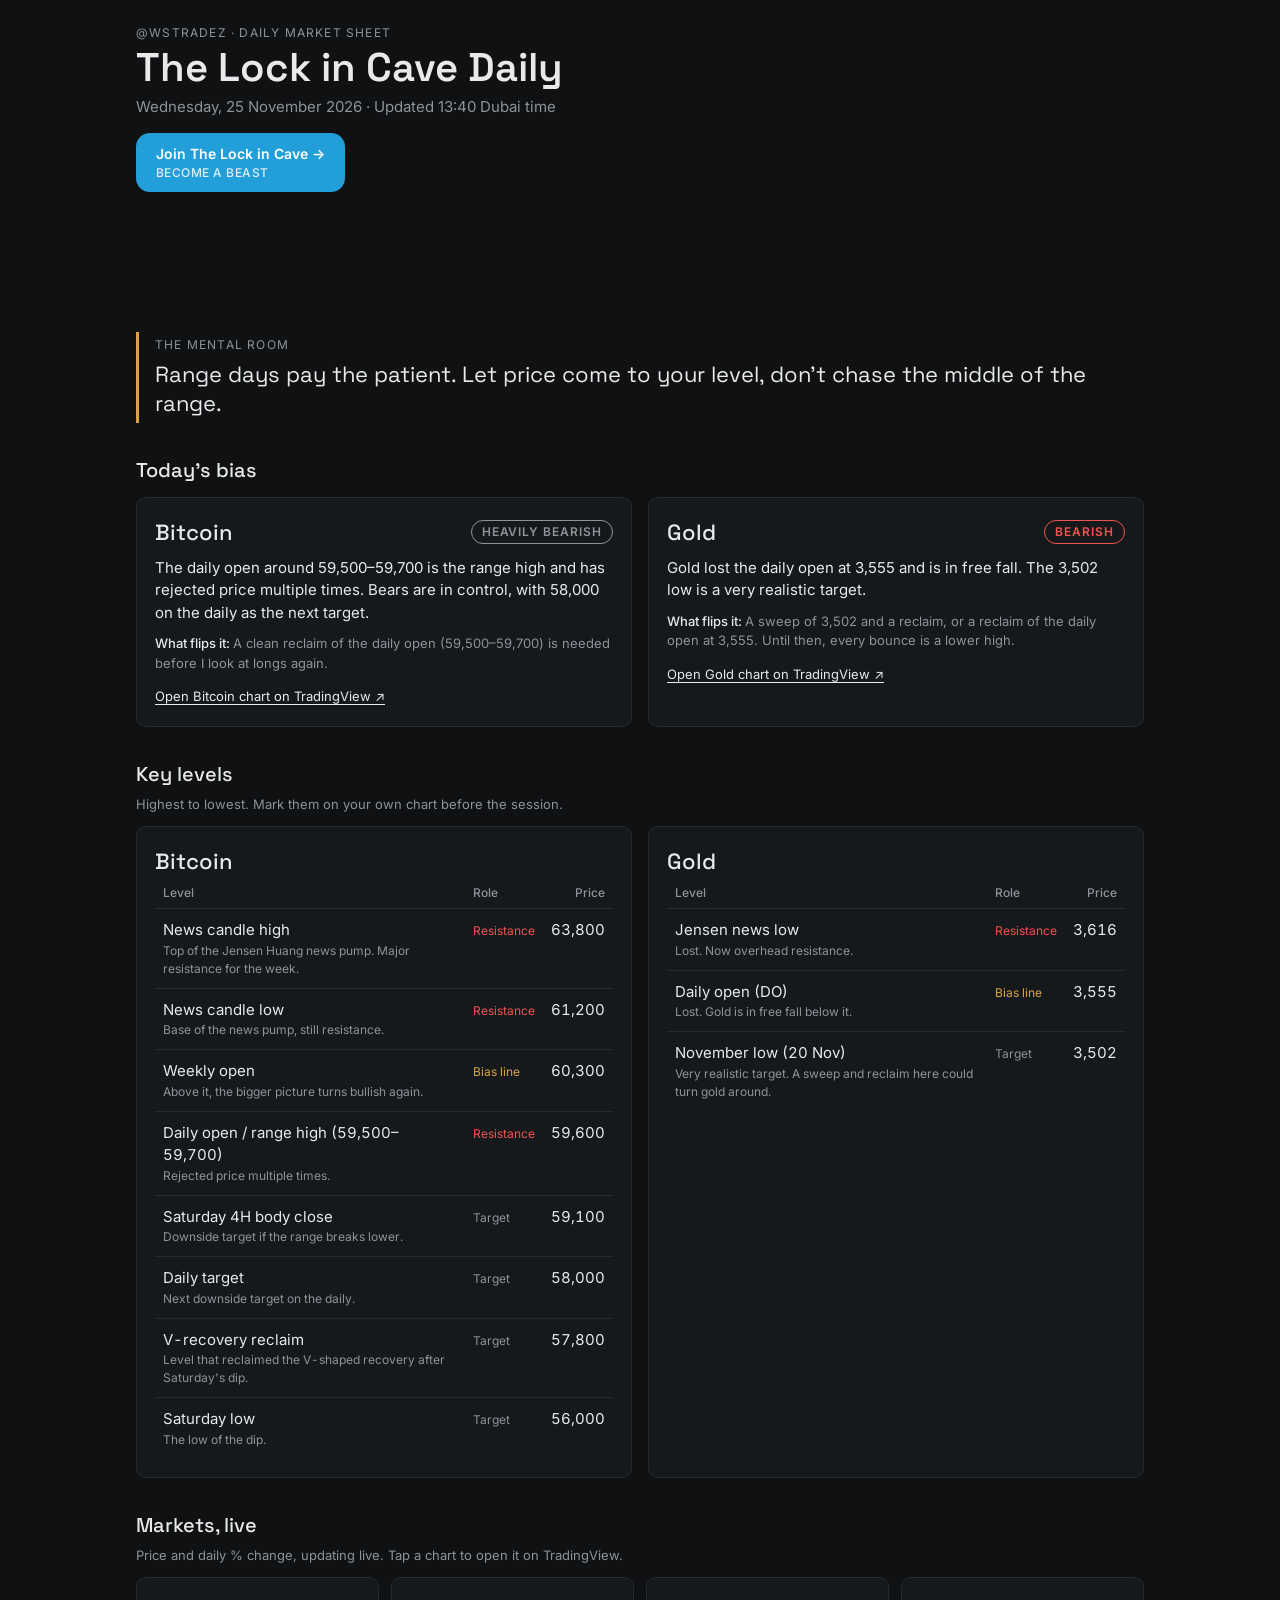
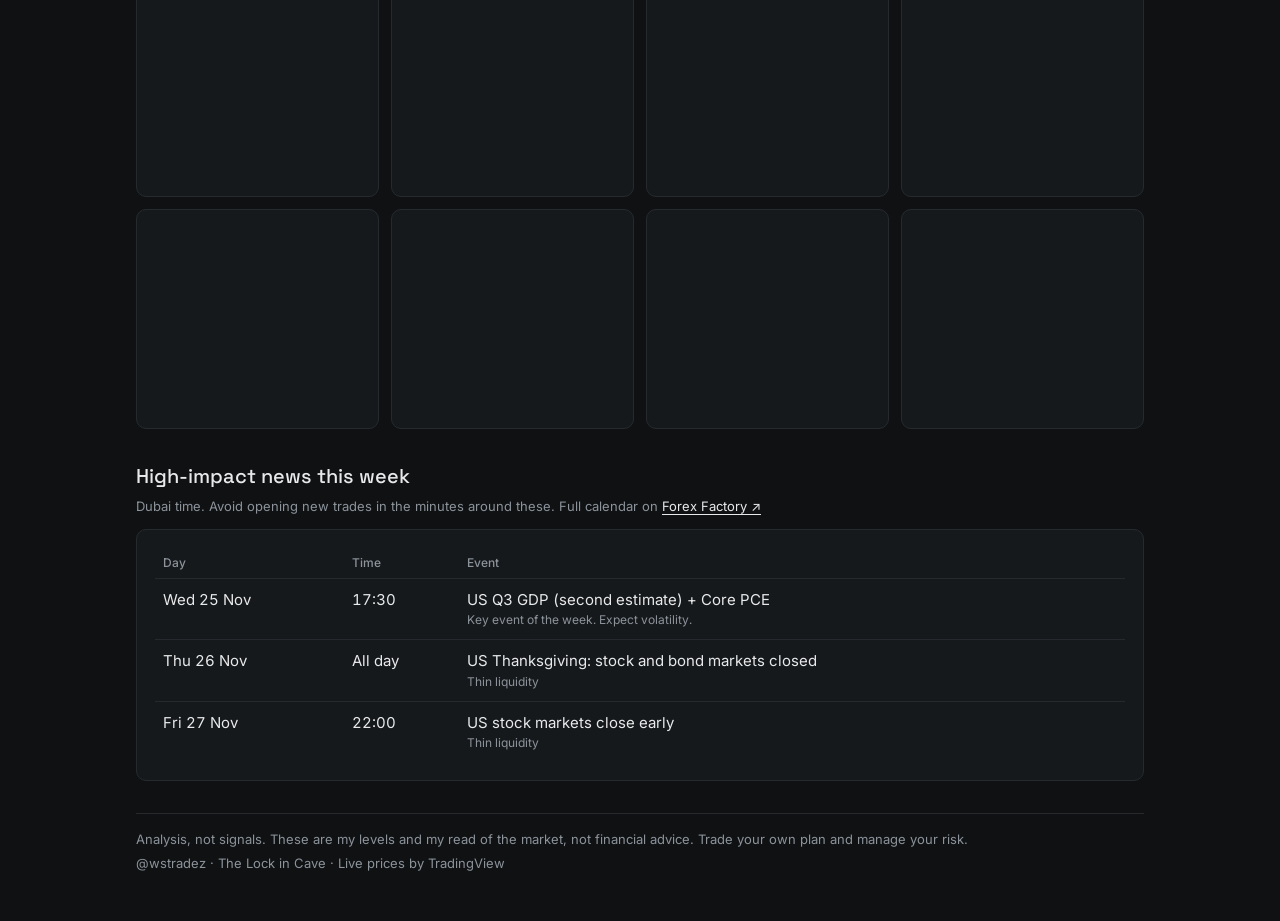
==== index.html @ 6be8631f "Telegram button: The Lock in Cave, Become a beast Co-Authored-By: Claude Opus 5.5 <noreply@anthropic" ====
<!doctype html>
<html lang="en">
<head>
<meta charset="utf-8">
<meta name="viewport" content="width=device-width, initial-scale=1">
<title>The Lock in Cave Daily</title>
<meta name="description" content="Daily market sheet by @wstradez: live prices, BTC and gold levels and bias. Analysis, not signals.">
<link rel="preconnect" href="https://fonts.googleapis.com">
<link href="https://fonts.googleapis.com/css2?family=Inter:wght@400;500;600&family=Space+Grotesk:wght@500;600&display=swap" rel="stylesheet">
<style>
  :root{
    --bg:#0f1113; --panel:#16191c; --line:#262a2f; --fg:#e8e9ea; --muted:#8c939b;
    --up:#26a69a; --down:#ef5350; --warn:#d9a441;
    --display:"Space Grotesk",system-ui,sans-serif; --body:"Inter",system-ui,sans-serif;
  }
  *{box-sizing:border-box}
  body{margin:0;background:var(--bg);color:var(--fg);font:15px/1.5 var(--body)}
  .wrap{max-width:1040px;margin:0 auto;padding:24px max(16px,env(safe-area-inset-left)) 48px max(16px,env(safe-area-inset-right));display:grid;gap:32px}
  .kicker{font-size:12px;letter-spacing:.1em;text-transform:uppercase;color:var(--muted)}
  h1{font-family:var(--display);font-weight:600;font-size:clamp(28px,5vw,40px);margin:4px 0 0;line-height:1.1}
  .sub{color:var(--muted);margin:6px 0 0}
  h2{font-family:var(--display);font-weight:500;font-size:20px;margin:0 0 12px}
  .note{color:var(--muted);font-size:13px;margin:-6px 0 12px}
  .grid{display:grid;gap:16px;grid-template-columns:repeat(auto-fit,minmax(280px,1fr))}
  .card{background:var(--panel);border:1px solid var(--line);border-radius:10px;padding:18px;min-width:0}
  .top{display:flex;justify-content:space-between;align-items:center;gap:8px;margin-bottom:8px}
  .asset{font-family:var(--display);font-size:22px;font-weight:500}
  .pill{font-size:12px;font-weight:600;letter-spacing:.08em;text-transform:uppercase;padding:2px 10px;border-radius:999px;border:1px solid currentColor}
  .bull{color:var(--up)} .bear{color:var(--down)} .neutral{color:var(--muted)}
  .read{margin:0 0 10px}
  .flip{margin:0 0 12px;font-size:13px;color:var(--muted)} .flip b{color:var(--fg);font-weight:500}
  a{color:var(--fg);text-underline-offset:3px}
  .small{font-size:13px}
  table{width:100%;border-collapse:collapse;font-variant-numeric:tabular-nums}
  th{text-align:left;font-size:12px;font-weight:500;color:var(--muted);padding:6px 8px;border-bottom:1px solid var(--line)}
  td{padding:10px 8px;border-bottom:1px solid var(--line);vertical-align:top}
  tr:last-child td{border-bottom:0}
  .num{text-align:right;white-space:nowrap}
  .lnote{color:var(--muted);font-size:12px}
  .role{font-size:12px;white-space:nowrap}
  .r-res{color:var(--down)} .r-sup{color:var(--up)} .r-bias{color:var(--warn)} .r-tgt{color:var(--muted)}
  .tv{min-height:76px}
  .minis{display:grid;gap:12px;grid-template-columns:repeat(auto-fit,minmax(220px,1fr))}
  .mini{background:var(--panel);border:1px solid var(--line);border-radius:10px;overflow:hidden;min-height:220px}
  .scroll{overflow-x:auto}
  .tg{display:inline-flex;flex-direction:column;align-items:flex-start;margin-top:14px;padding:10px 20px;border-radius:14px;background:#229ED9;color:#fff;text-decoration:none;font-weight:600;font-size:14px}
  .tg-sub{font-size:12px;font-weight:500;opacity:.85;letter-spacing:.04em;text-transform:uppercase}
  .tg:hover{filter:brightness(1.1)}
  [hidden]{display:none!important}
  .mental{border-left:3px solid var(--warn);padding:4px 0 4px 16px}
  .mental p{font-family:var(--display);font-size:clamp(18px,3vw,22px);margin:6px 0 0;line-height:1.35}
  footer{border-top:1px solid var(--line);padding-top:16px;color:var(--muted);font-size:13px;display:grid;gap:4px}
  footer p{margin:0}
</style>
</head>
<body>

<!-- ============ DAILY UPDATE: edit only this block ============ -->
<script>
window.DAILY = {
  date: "Wednesday, 25 November 2026",
  updated: "13:40 Dubai time",
  telegram: "https://t.me/beasttrader03",
  mental: "Range days pay the patient. Let price come to your level, don't chase the middle of the range.",
  focus: [
    { asset: "Bitcoin", bias: "Heavily bearish",
      read: "The daily open around 59,500–59,700 is the range high and has rejected price multiple times. Bears are in control, with 58,000 on the daily as the next target.",
      flip: "A clean reclaim of the daily open (59,500–59,700) is needed before I look at longs again.",
      chart: "https://www.tradingview.com/chart/?symbol=BITSTAMP:BTCUSD" },
    { asset: "Gold", bias: "Bearish",
      read: "Gold lost the daily open at 3,555 and is in free fall. The 3,502 low is a very realistic target.",
      flip: "A sweep of 3,502 and a reclaim, or a reclaim of the daily open at 3,555. Until then, every bounce is a lower high.",
      chart: "https://www.tradingview.com/chart/?symbol=OANDA:XAUUSD" }
  ],
  levels: {
    "Bitcoin": [
      { level: "News candle high", price: 63800, role: "Resistance", note: "Top of the Jensen Huang news pump. Major resistance for the week." },
      { level: "News candle low", price: 61200, role: "Resistance", note: "Base of the news pump, still resistance." },
      { level: "Weekly open", price: 60300, role: "Bias line", note: "Above it, the bigger picture turns bullish again." },
      { level: "Daily open / range high (59,500–59,700)", price: 59600, role: "Resistance", note: "Rejected price multiple times." },
      { level: "Daily target", price: 58000, role: "Target", note: "Next downside target on the daily." },
      { level: "Saturday 4H body close", price: 59100, role: "Target", note: "Downside target if the range breaks lower." },
      { level: "V-recovery reclaim", price: 57800, role: "Target", note: "Level that reclaimed the V-shaped recovery after Saturday's dip." },
      { level: "Saturday low", price: 56000, role: "Target", note: "The low of the dip." }
    ],
    "Gold": [
      { level: "Jensen news low", price: 3616, role: "Resistance", note: "Lost. Now overhead resistance." },
      { level: "Daily open (DO)", price: 3555, role: "Bias line", note: "Lost. Gold is in free fall below it." },
      { level: "November low (20 Nov)", price: 3502, role: "Target", note: "Very realistic target. A sweep and reclaim here could turn gold around." }
    ]
  },
  news: [
    { day: "Wed 25 Nov", time: "17:30", event: "US Q3 GDP (second estimate) + Core PCE", note: "Key event of the week. Expect volatility." },
    { day: "Thu 26 Nov", time: "All day", event: "US Thanksgiving: stock and bond markets closed", note: "Thin liquidity" },
    { day: "Fri 27 Nov", time: "22:00", event: "US stock markets close early", note: "Thin liquidity" }
  ]
};
</script>
<!-- ============ END DAILY UPDATE ============ -->

<div class="wrap">
  <header>
    <div class="kicker">@wstradez · Daily market sheet</div>
    <h1>The Lock in Cave Daily</h1>
    <p class="sub"><span id="date"></span> · <span id="updated"></span></p>
    <a class="tg" id="tg" href="#" target="_blank" rel="noopener" hidden><span class="tg-name">Join The Lock in Cave →</span><span class="tg-sub">Become a beast</span></a>
  </header>

  <!-- Live ticker tape (TradingView) -->
  <div class="tv">
    <div class="tradingview-widget-container"><div class="tradingview-widget-container__widget"></div>
    <script type="text/javascript" src="https://s3.tradingview.com/external-embedding/embed-widget-ticker-tape.js" async>
    {"symbols":[
      {"proName":"BITSTAMP:BTCUSD","title":"Bitcoin"},
      {"proName":"OANDA:XAUUSD","title":"Gold"},
      {"proName":"FOREXCOM:NSXUSD","title":"Nasdaq 100"},
      {"proName":"AMEX:SPY","title":"SPY"},
      {"proName":"CAPITALCOM:DXY","title":"DXY"}],
     "showSymbolLogo":true,"isTransparent":true,"displayMode":"adaptive","colorTheme":"dark","locale":"en"}
    </script></div>
  </div>

  <section class="mental">
    <div class="kicker">The mental room</div>
    <p id="mental"></p>
  </section>

  <section>
    <h2>Today's bias</h2>
    <div class="grid" id="focus"></div>
  </section>

  <section>
    <h2>Key levels</h2>
    <p class="note">Highest to lowest. Mark them on your own chart before the session.</p>
    <div class="grid" id="levels"></div>
  </section>

  <section>
    <h2>Markets, live</h2>
    <p class="note">Price and daily % change, updating live. Tap a chart to open it on TradingView.</p>
    <div class="minis" id="minis"></div>
  </section>

  <section>
    <h2>High-impact news this week</h2>
    <p class="note">Dubai time. Avoid opening new trades in the minutes around these. Full calendar on <a href="https://www.forexfactory.com/calendar" target="_blank" rel="noopener">Forex Factory ↗</a></p>
    <div class="card scroll"><table><thead><tr><th>Day</th><th>Time</th><th>Event</th></tr></thead><tbody id="news"></tbody></table></div>
  </section>

  <footer>
    <p>Analysis, not signals. These are my levels and my read of the market, not financial advice. Trade your own plan and manage your risk.</p>
    <p>@wstradez · The Lock in Cave · Live prices by TradingView</p>
  </footer>
</div>

<script>
(function(){
  const D = window.DAILY;
  const el = (t, cls, txt) => { const e = document.createElement(t); if (cls) e.className = cls; if (txt != null) e.textContent = txt; return e; };
  const fmt = n => Number(n).toLocaleString("en-US");
  const biasCls = b => /^bull/i.test(b) ? "bull" : /^bear/i.test(b) ? "bear" : "neutral";
  const roleCls = r => /^res/i.test(r) ? "r-res" : /^sup/i.test(r) ? "r-sup" : /^bias/i.test(r) ? "r-bias" : "r-tgt";

  document.getElementById("date").textContent = D.date;
  document.getElementById("updated").textContent = D.updated ? "Updated " + D.updated : "";
  const tg = document.getElementById("tg");
  if (/^https:\/\/t\.me\//.test(D.telegram || "")) { tg.href = D.telegram; tg.hidden = false; }
  document.getElementById("mental").textContent = D.mental || "";

  const F = document.getElementById("focus");
  D.focus.forEach(f => {
    const c = el("article","card"), top = el("div","top");
    top.append(el("span","asset",f.asset), el("span","pill "+biasCls(f.bias), f.bias));
    const flip = el("p","flip"); flip.append(el("b",null,"What flips it: "), document.createTextNode(f.flip));
    const a = el("a","small","Open "+f.asset+" chart on TradingView ↗"); a.href=f.chart; a.target="_blank"; a.rel="noopener";
    c.append(top, el("p","read",f.read), flip, a); F.append(c);
  });

  const L = document.getElementById("levels");
  Object.entries(D.levels).forEach(([asset, rows]) => {
    const c = el("div","card"); c.append(el("div","asset",asset));
    const wrap = el("div","scroll"), t = el("table"), tb = el("tbody");
    t.innerHTML = "<thead><tr><th>Level</th><th>Role</th><th class='num'>Price</th></tr></thead>";
    rows.slice().sort((a,b)=>b.price-a.price).forEach(r => {
      const tr = el("tr"), td1 = el("td");
      td1.append(el("div",null,r.level), el("div","lnote",r.note));
      const td2 = el("td"); td2.append(el("span","role "+roleCls(r.role), r.role));
      tr.append(td1, td2, el("td","num",fmt(r.price))); tb.append(tr);
    });
    t.append(tb); wrap.append(t); c.append(wrap); L.append(c);
  });

  const N = document.getElementById("news");
  D.news.forEach(n => {
    const tr = el("tr"), td = el("td");
    td.append(el("div",null,n.event)); if (n.note) td.append(el("div","lnote",n.note));
    tr.append(el("td",null,n.day), el("td",null,n.time), td); N.append(tr);
  });

  // Live mini charts (TradingView)
  const M = document.getElementById("minis");
  [["BITSTAMP:BTCUSD"],["BITSTAMP:ETHUSD"],["BYBIT:HYPEUSDT"],["OANDA:XAUUSD"],["FOREXCOM:NSXUSD"],["FOREXCOM:SPXUSD"],["NASDAQ:NVDA"],["CAPITALCOM:DXY"]].forEach(([sym]) => {
    const box = el("div","mini tradingview-widget-container"); box.append(el("div","tradingview-widget-container__widget"));
    const s = document.createElement("script");
    s.src = "https://s3.tradingview.com/external-embedding/embed-widget-mini-symbol-overview.js"; s.async = true;
    s.text = JSON.stringify({symbol:sym,width:"100%",height:220,locale:"en",dateRange:"1D",colorTheme:"dark",isTransparent:true,autosize:false,largeChartUrl:""});
    box.append(s); M.append(box);
  });
})();
</script>
</body>
</html>
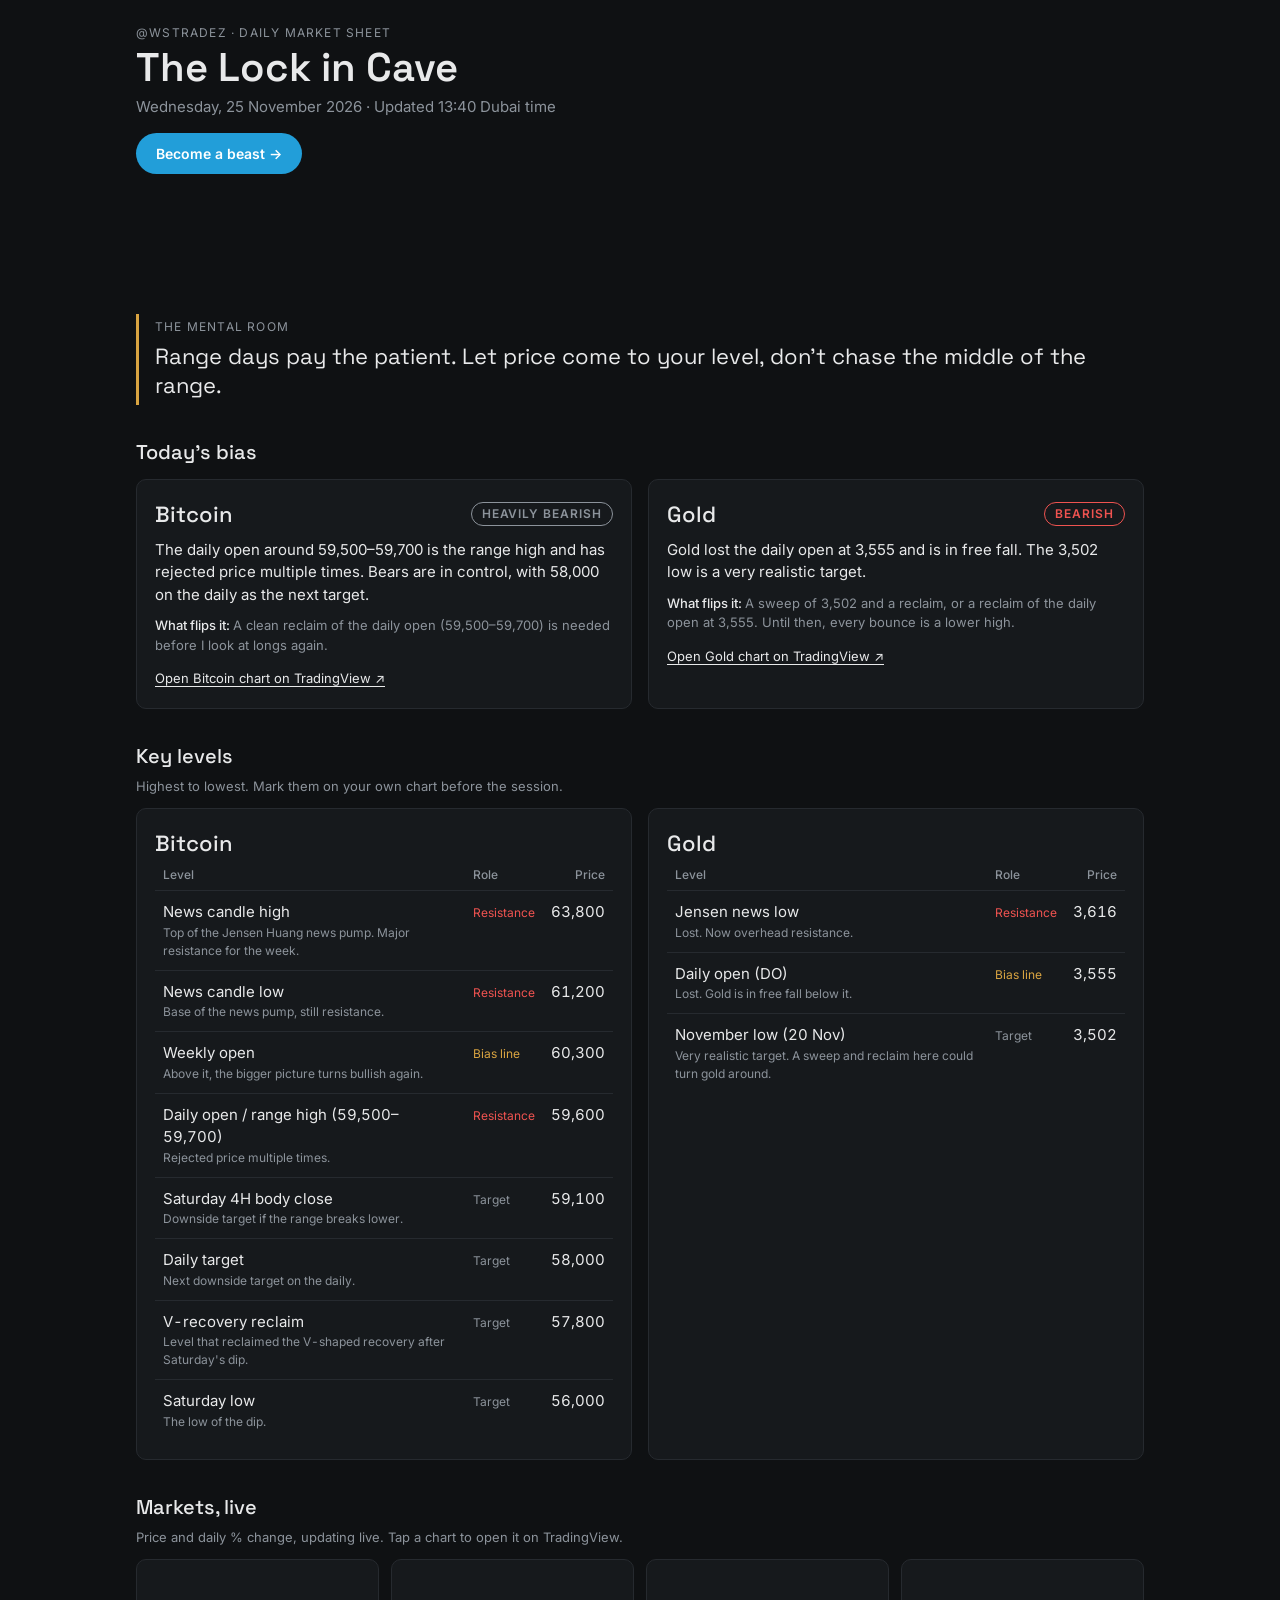
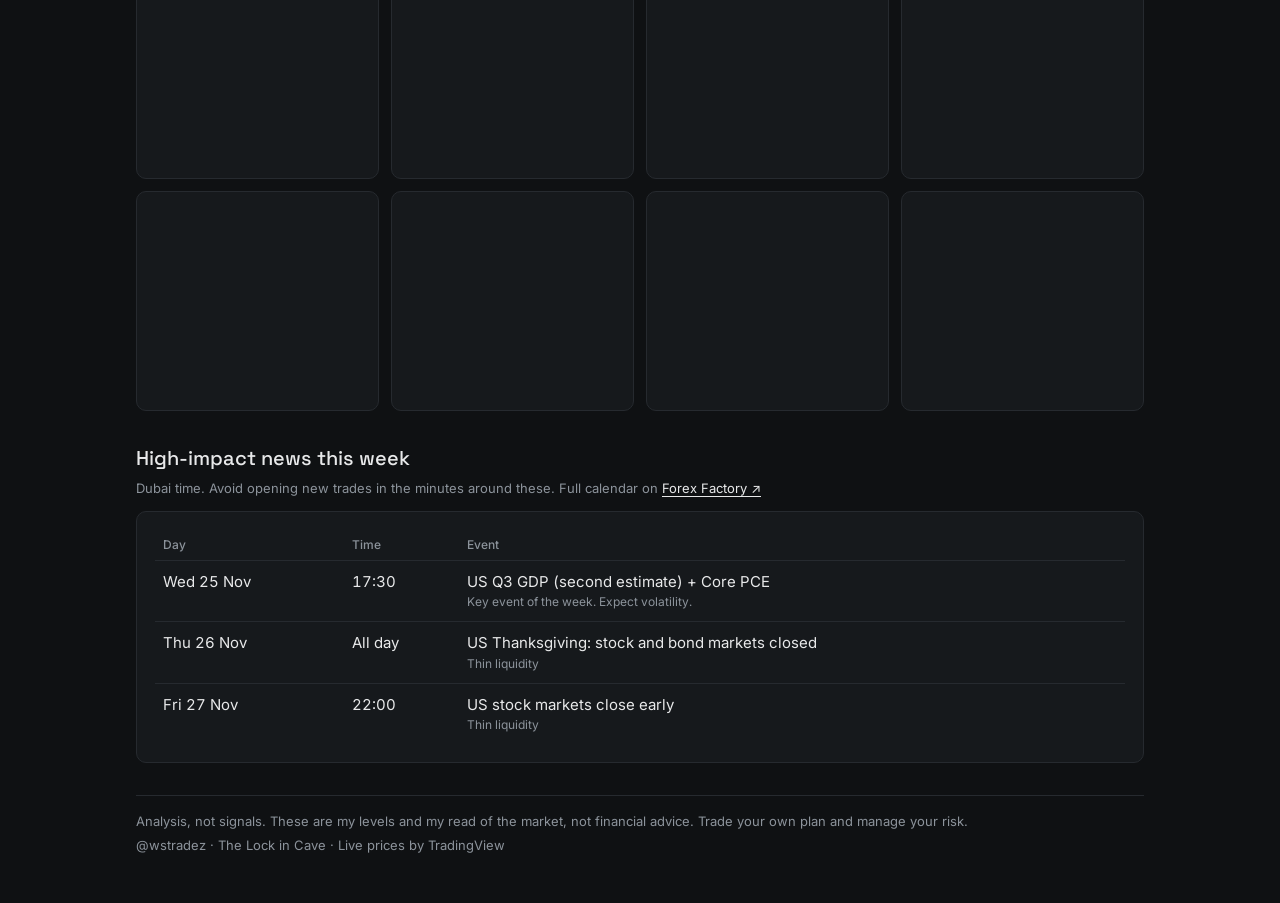
==== commit ccbfd666: "Title: The Lock in Cave; button: Become a beast Co-Authored-By: Claude Opus 5.5 <noreply@anthropic.c" ====
--- a/index.html
+++ b/index.html
@@ -3,7 +3,7 @@
 <head>
 <meta charset="utf-8">
 <meta name="viewport" content="width=device-width, initial-scale=1">
-<title>The Lock in Cave Daily</title>
+<title>The Lock in Cave</title>
 <meta name="description" content="Daily market sheet by @wstradez: live prices, BTC and gold levels and bias. Analysis, not signals.">
 <link rel="preconnect" href="https://fonts.googleapis.com">
 <link href="https://fonts.googleapis.com/css2?family=Inter:wght@400;500;600&family=Space+Grotesk:wght@500;600&display=swap" rel="stylesheet">
@@ -43,7 +43,7 @@
   .minis{display:grid;gap:12px;grid-template-columns:repeat(auto-fit,minmax(220px,1fr))}
   .mini{background:var(--panel);border:1px solid var(--line);border-radius:10px;overflow:hidden;min-height:220px}
   .scroll{overflow-x:auto}
-  .tg{display:inline-flex;flex-direction:column;align-items:flex-start;margin-top:14px;padding:10px 20px;border-radius:14px;background:#229ED9;color:#fff;text-decoration:none;font-weight:600;font-size:14px}
+  .tg{display:inline-block;margin-top:14px;padding:10px 20px;border-radius:999px;background:#229ED9;color:#fff;text-decoration:none;font-weight:600;font-size:14px}
   .tg-sub{font-size:12px;font-weight:500;opacity:.85;letter-spacing:.04em;text-transform:uppercase}
   .tg:hover{filter:brightness(1.1)}
   [hidden]{display:none!important}
@@ -101,9 +101,9 @@
 <div class="wrap">
   <header>
     <div class="kicker">@wstradez · Daily market sheet</div>
-    <h1>The Lock in Cave Daily</h1>
+    <h1>The Lock in Cave</h1>
     <p class="sub"><span id="date"></span> · <span id="updated"></span></p>
-    <a class="tg" id="tg" href="#" target="_blank" rel="noopener" hidden><span class="tg-name">Join The Lock in Cave →</span><span class="tg-sub">Become a beast</span></a>
+    <a class="tg" id="tg" href="#" target="_blank" rel="noopener" hidden>Become a beast →</a>
   </header>
 
   <!-- Live ticker tape (TradingView) -->
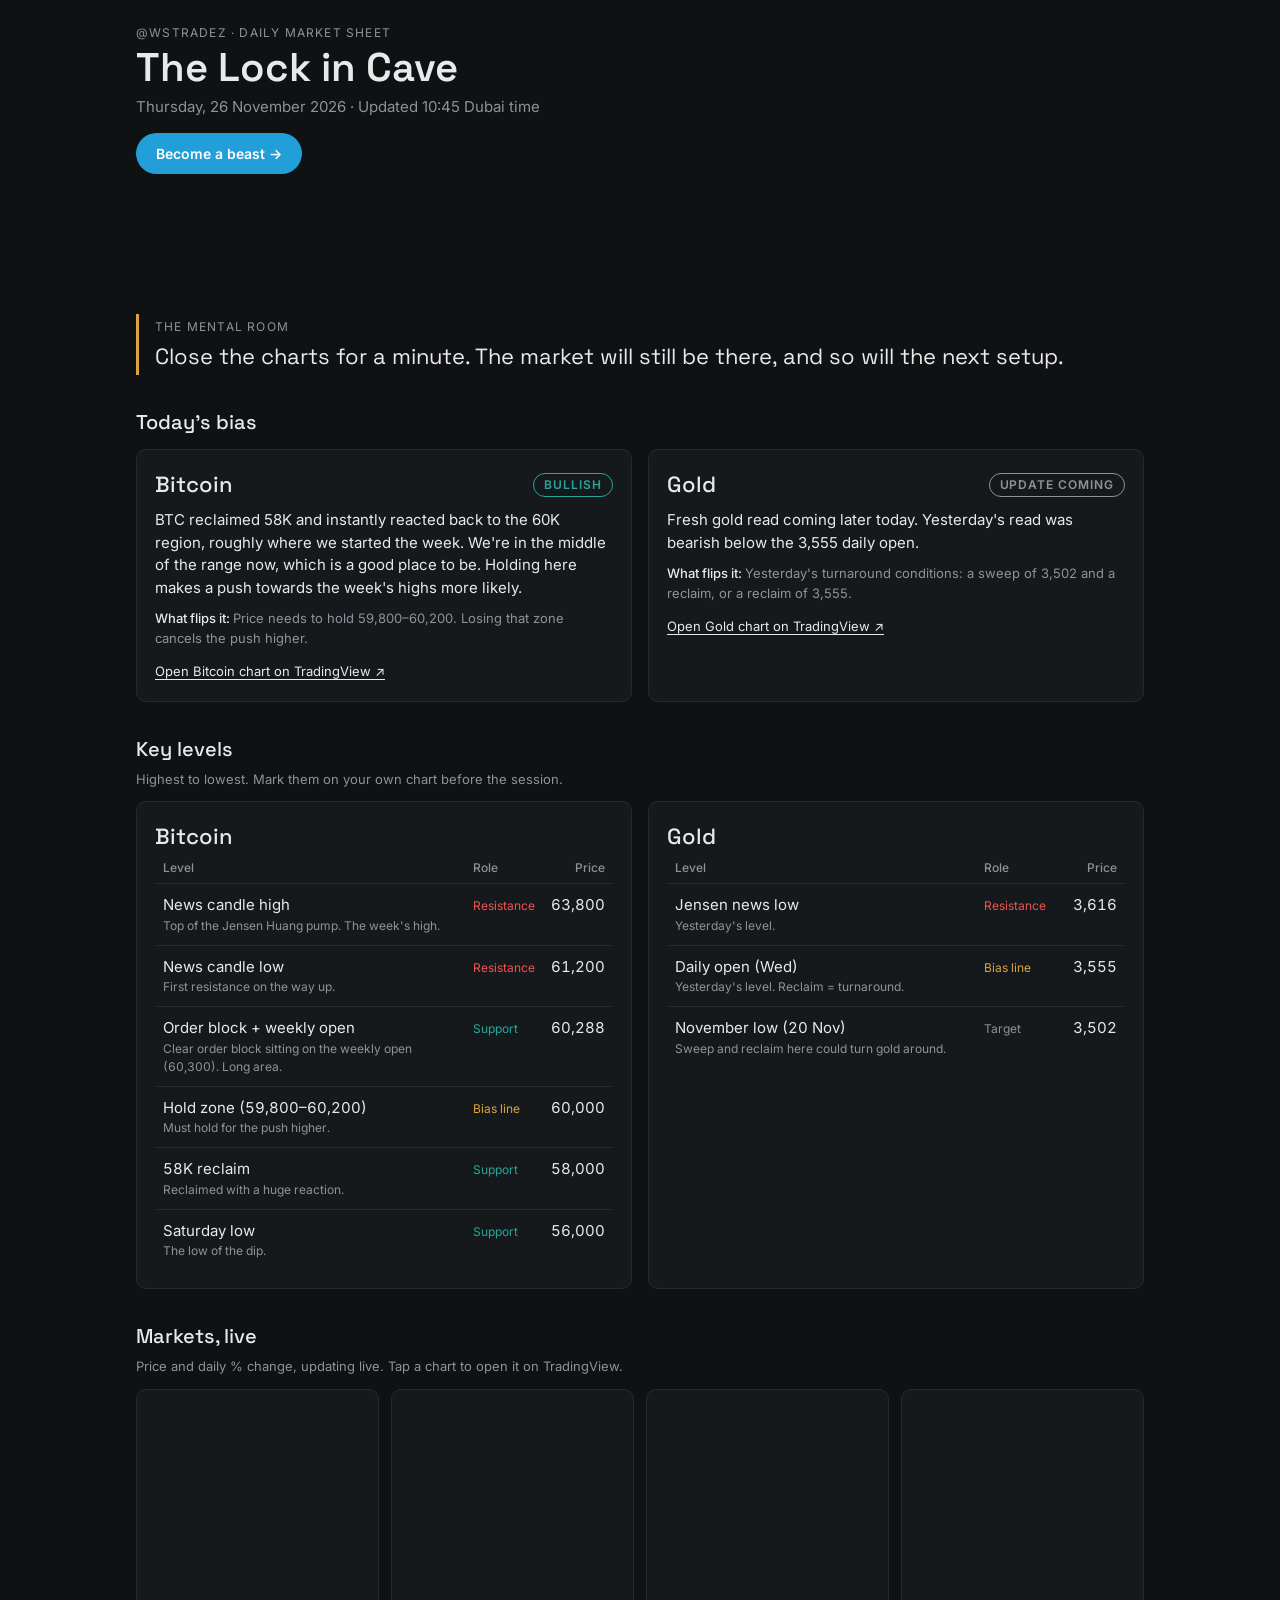
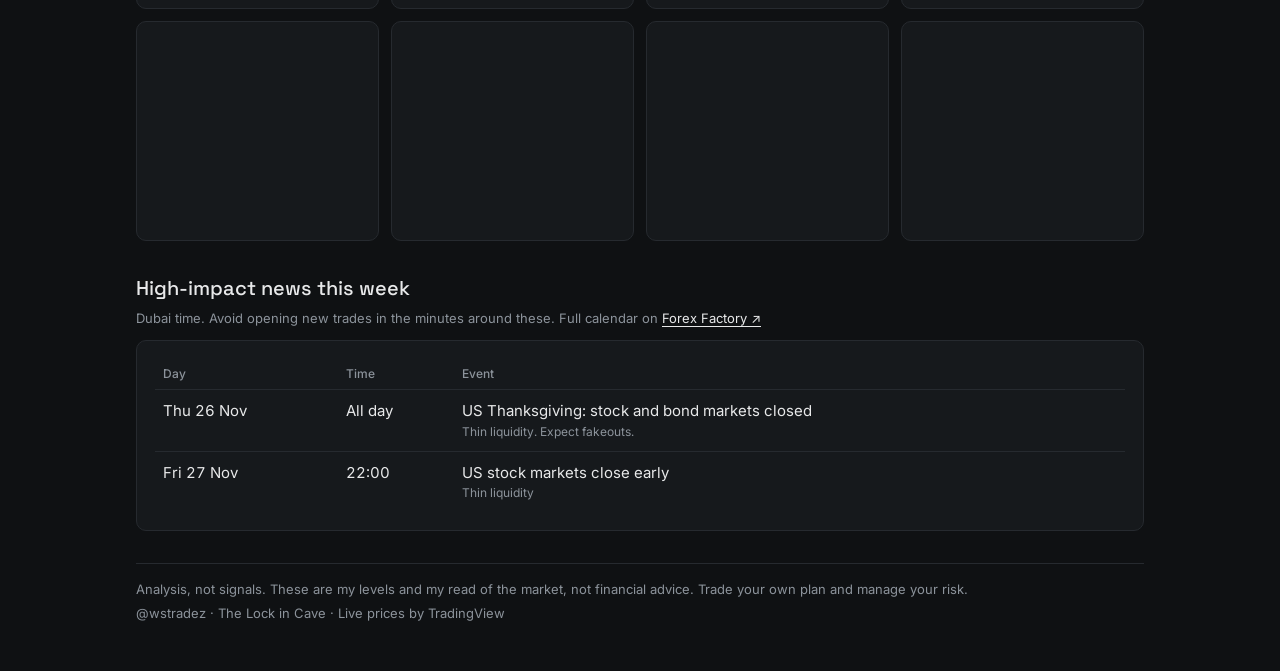
==== commit d46b1d71: "Daily update: Thu 26 Nov Co-Authored-By: Claude Opus 5.5 <noreply@anthropic.com> Claude-Session: htt" ====
--- a/index.html
+++ b/index.html
@@ -58,40 +58,37 @@
 <!-- ============ DAILY UPDATE: edit only this block ============ -->
 <script>
 window.DAILY = {
-  date: "Wednesday, 25 November 2026",
-  updated: "13:40 Dubai time",
+  date: "Thursday, 26 November 2026",
+  updated: "10:45 Dubai time",
   telegram: "https://t.me/beasttrader03",
-  mental: "Range days pay the patient. Let price come to your level, don't chase the middle of the range.",
+  mental: "Close the charts for a minute. The market will still be there, and so will the next setup.",
   focus: [
-    { asset: "Bitcoin", bias: "Heavily bearish",
-      read: "The daily open around 59,500–59,700 is the range high and has rejected price multiple times. Bears are in control, with 58,000 on the daily as the next target.",
-      flip: "A clean reclaim of the daily open (59,500–59,700) is needed before I look at longs again.",
+    { asset: "Bitcoin", bias: "Bullish",
+      read: "BTC reclaimed 58K and instantly reacted back to the 60K region, roughly where we started the week. We're in the middle of the range now, which is a good place to be. Holding here makes a push towards the week's highs more likely.",
+      flip: "Price needs to hold 59,800–60,200. Losing that zone cancels the push higher.",
       chart: "https://www.tradingview.com/chart/?symbol=BITSTAMP:BTCUSD" },
-    { asset: "Gold", bias: "Bearish",
-      read: "Gold lost the daily open at 3,555 and is in free fall. The 3,502 low is a very realistic target.",
-      flip: "A sweep of 3,502 and a reclaim, or a reclaim of the daily open at 3,555. Until then, every bounce is a lower high.",
+    { asset: "Gold", bias: "Update coming",
+      read: "Fresh gold read coming later today. Yesterday's read was bearish below the 3,555 daily open.",
+      flip: "Yesterday's turnaround conditions: a sweep of 3,502 and a reclaim, or a reclaim of 3,555.",
       chart: "https://www.tradingview.com/chart/?symbol=OANDA:XAUUSD" }
   ],
   levels: {
     "Bitcoin": [
-      { level: "News candle high", price: 63800, role: "Resistance", note: "Top of the Jensen Huang news pump. Major resistance for the week." },
-      { level: "News candle low", price: 61200, role: "Resistance", note: "Base of the news pump, still resistance." },
-      { level: "Weekly open", price: 60300, role: "Bias line", note: "Above it, the bigger picture turns bullish again." },
-      { level: "Daily open / range high (59,500–59,700)", price: 59600, role: "Resistance", note: "Rejected price multiple times." },
-      { level: "Daily target", price: 58000, role: "Target", note: "Next downside target on the daily." },
-      { level: "Saturday 4H body close", price: 59100, role: "Target", note: "Downside target if the range breaks lower." },
-      { level: "V-recovery reclaim", price: 57800, role: "Target", note: "Level that reclaimed the V-shaped recovery after Saturday's dip." },
-      { level: "Saturday low", price: 56000, role: "Target", note: "The low of the dip." }
+      { level: "News candle high", price: 63800, role: "Resistance", note: "Top of the Jensen Huang pump. The week's high." },
+      { level: "News candle low", price: 61200, role: "Resistance", note: "First resistance on the way up." },
+      { level: "Order block + weekly open", price: 60288, role: "Support", note: "Clear order block sitting on the weekly open (60,300). Long area." },
+      { level: "Hold zone (59,800–60,200)", price: 60000, role: "Bias line", note: "Must hold for the push higher." },
+      { level: "58K reclaim", price: 58000, role: "Support", note: "Reclaimed with a huge reaction." },
+      { level: "Saturday low", price: 56000, role: "Support", note: "The low of the dip." }
     ],
     "Gold": [
-      { level: "Jensen news low", price: 3616, role: "Resistance", note: "Lost. Now overhead resistance." },
-      { level: "Daily open (DO)", price: 3555, role: "Bias line", note: "Lost. Gold is in free fall below it." },
-      { level: "November low (20 Nov)", price: 3502, role: "Target", note: "Very realistic target. A sweep and reclaim here could turn gold around." }
+      { level: "Jensen news low", price: 3616, role: "Resistance", note: "Yesterday's level." },
+      { level: "Daily open (Wed)", price: 3555, role: "Bias line", note: "Yesterday's level. Reclaim = turnaround." },
+      { level: "November low (20 Nov)", price: 3502, role: "Target", note: "Sweep and reclaim here could turn gold around." }
     ]
   },
   news: [
-    { day: "Wed 25 Nov", time: "17:30", event: "US Q3 GDP (second estimate) + Core PCE", note: "Key event of the week. Expect volatility." },
-    { day: "Thu 26 Nov", time: "All day", event: "US Thanksgiving: stock and bond markets closed", note: "Thin liquidity" },
+    { day: "Thu 26 Nov", time: "All day", event: "US Thanksgiving: stock and bond markets closed", note: "Thin liquidity. Expect fakeouts." },
     { day: "Fri 27 Nov", time: "22:00", event: "US stock markets close early", note: "Thin liquidity" }
   ]
 };
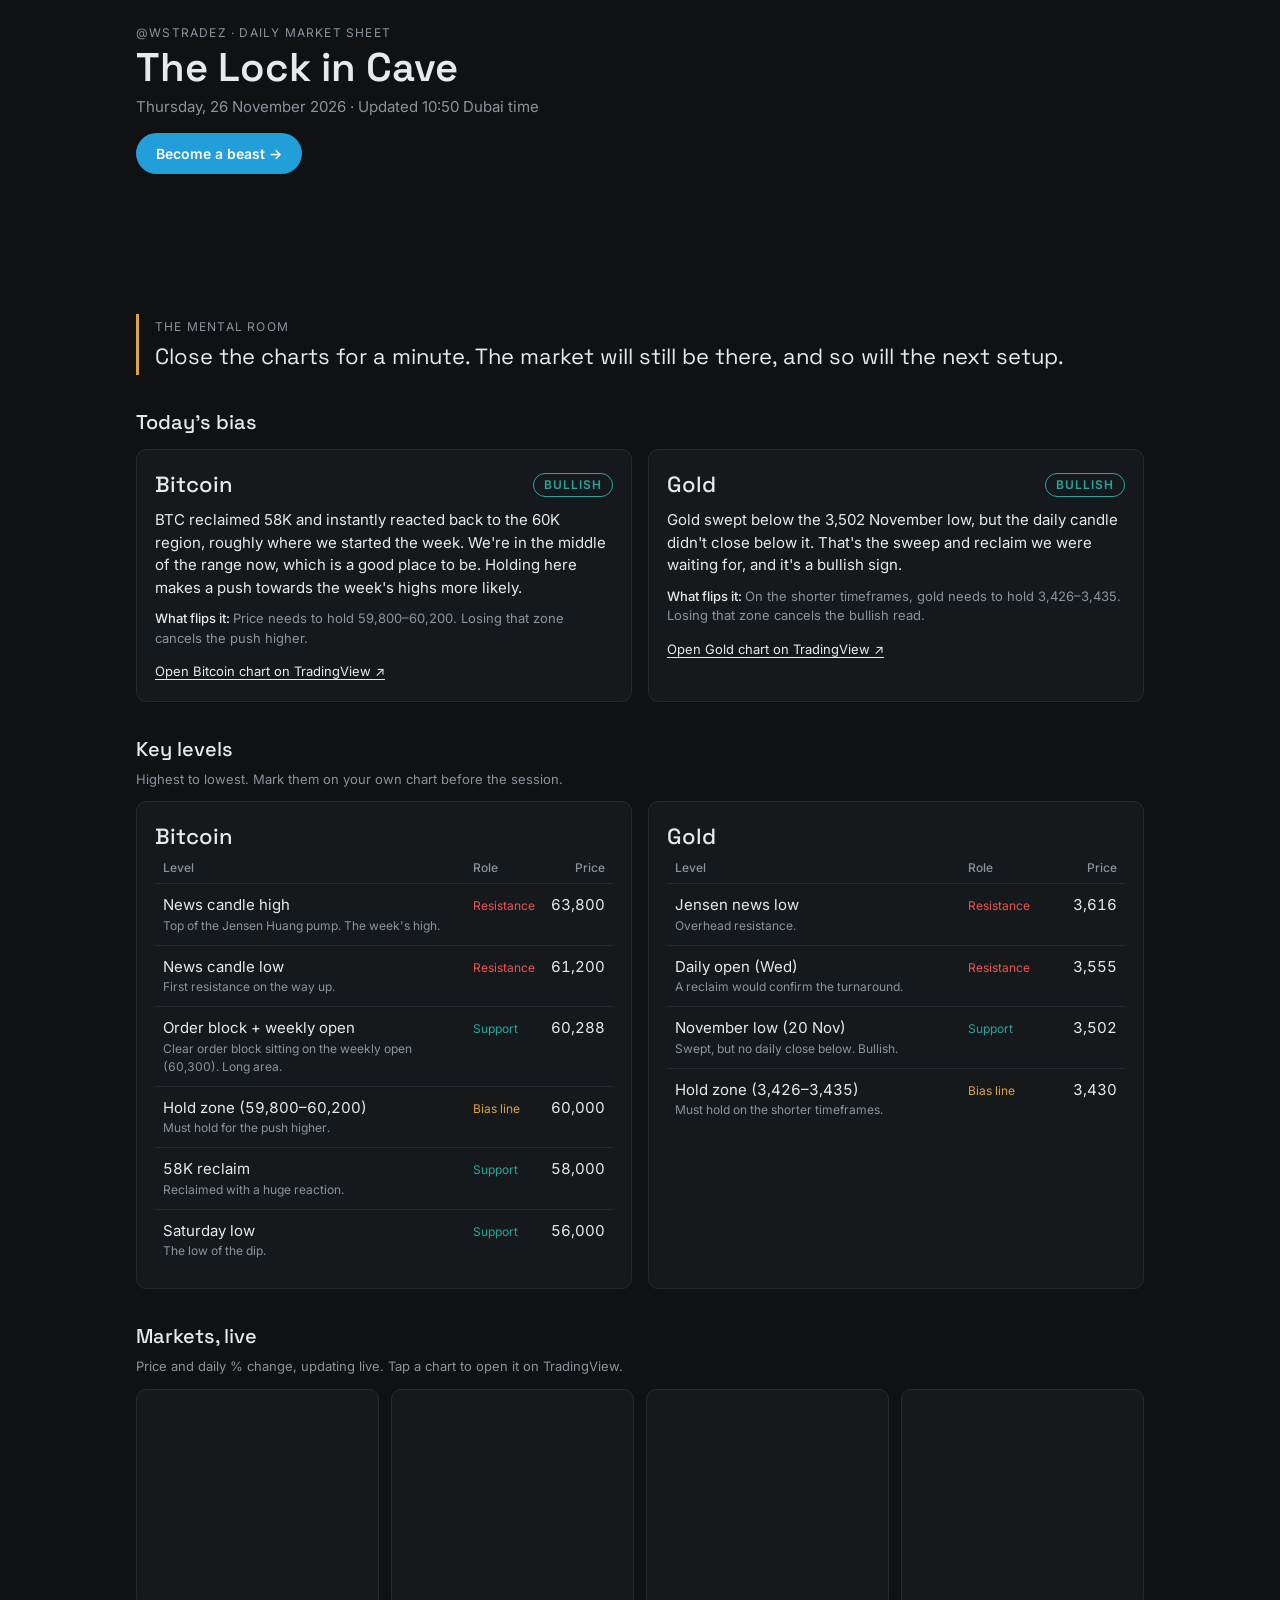
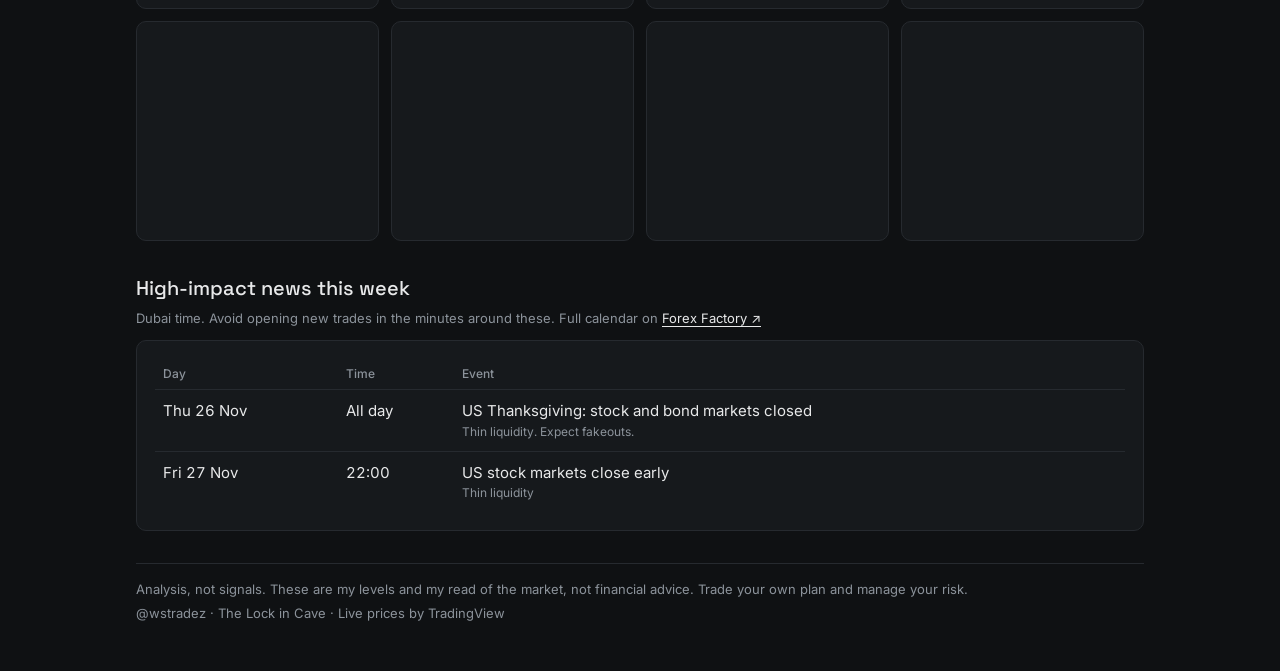
==== commit 952b7668: "Daily update: gold bullish after sweep of November low Co-Authored-By: Claude Opus 5.5 <noreply@anth" ====
--- a/index.html
+++ b/index.html
@@ -59,7 +59,7 @@
 <script>
 window.DAILY = {
   date: "Thursday, 26 November 2026",
-  updated: "10:45 Dubai time",
+  updated: "10:50 Dubai time",
   telegram: "https://t.me/beasttrader03",
   mental: "Close the charts for a minute. The market will still be there, and so will the next setup.",
   focus: [
@@ -67,9 +67,9 @@
       read: "BTC reclaimed 58K and instantly reacted back to the 60K region, roughly where we started the week. We're in the middle of the range now, which is a good place to be. Holding here makes a push towards the week's highs more likely.",
       flip: "Price needs to hold 59,800–60,200. Losing that zone cancels the push higher.",
       chart: "https://www.tradingview.com/chart/?symbol=BITSTAMP:BTCUSD" },
-    { asset: "Gold", bias: "Update coming",
-      read: "Fresh gold read coming later today. Yesterday's read was bearish below the 3,555 daily open.",
-      flip: "Yesterday's turnaround conditions: a sweep of 3,502 and a reclaim, or a reclaim of 3,555.",
+    { asset: "Gold", bias: "Bullish",
+      read: "Gold swept below the 3,502 November low, but the daily candle didn't close below it. That's the sweep and reclaim we were waiting for, and it's a bullish sign.",
+      flip: "On the shorter timeframes, gold needs to hold 3,426–3,435. Losing that zone cancels the bullish read.",
       chart: "https://www.tradingview.com/chart/?symbol=OANDA:XAUUSD" }
   ],
   levels: {
@@ -82,9 +82,10 @@
       { level: "Saturday low", price: 56000, role: "Support", note: "The low of the dip." }
     ],
     "Gold": [
-      { level: "Jensen news low", price: 3616, role: "Resistance", note: "Yesterday's level." },
-      { level: "Daily open (Wed)", price: 3555, role: "Bias line", note: "Yesterday's level. Reclaim = turnaround." },
-      { level: "November low (20 Nov)", price: 3502, role: "Target", note: "Sweep and reclaim here could turn gold around." }
+      { level: "Jensen news low", price: 3616, role: "Resistance", note: "Overhead resistance." },
+      { level: "Daily open (Wed)", price: 3555, role: "Resistance", note: "A reclaim would confirm the turnaround." },
+      { level: "November low (20 Nov)", price: 3502, role: "Support", note: "Swept, but no daily close below. Bullish." },
+      { level: "Hold zone (3,426–3,435)", price: 3430, role: "Bias line", note: "Must hold on the shorter timeframes." }
     ]
   },
   news: [
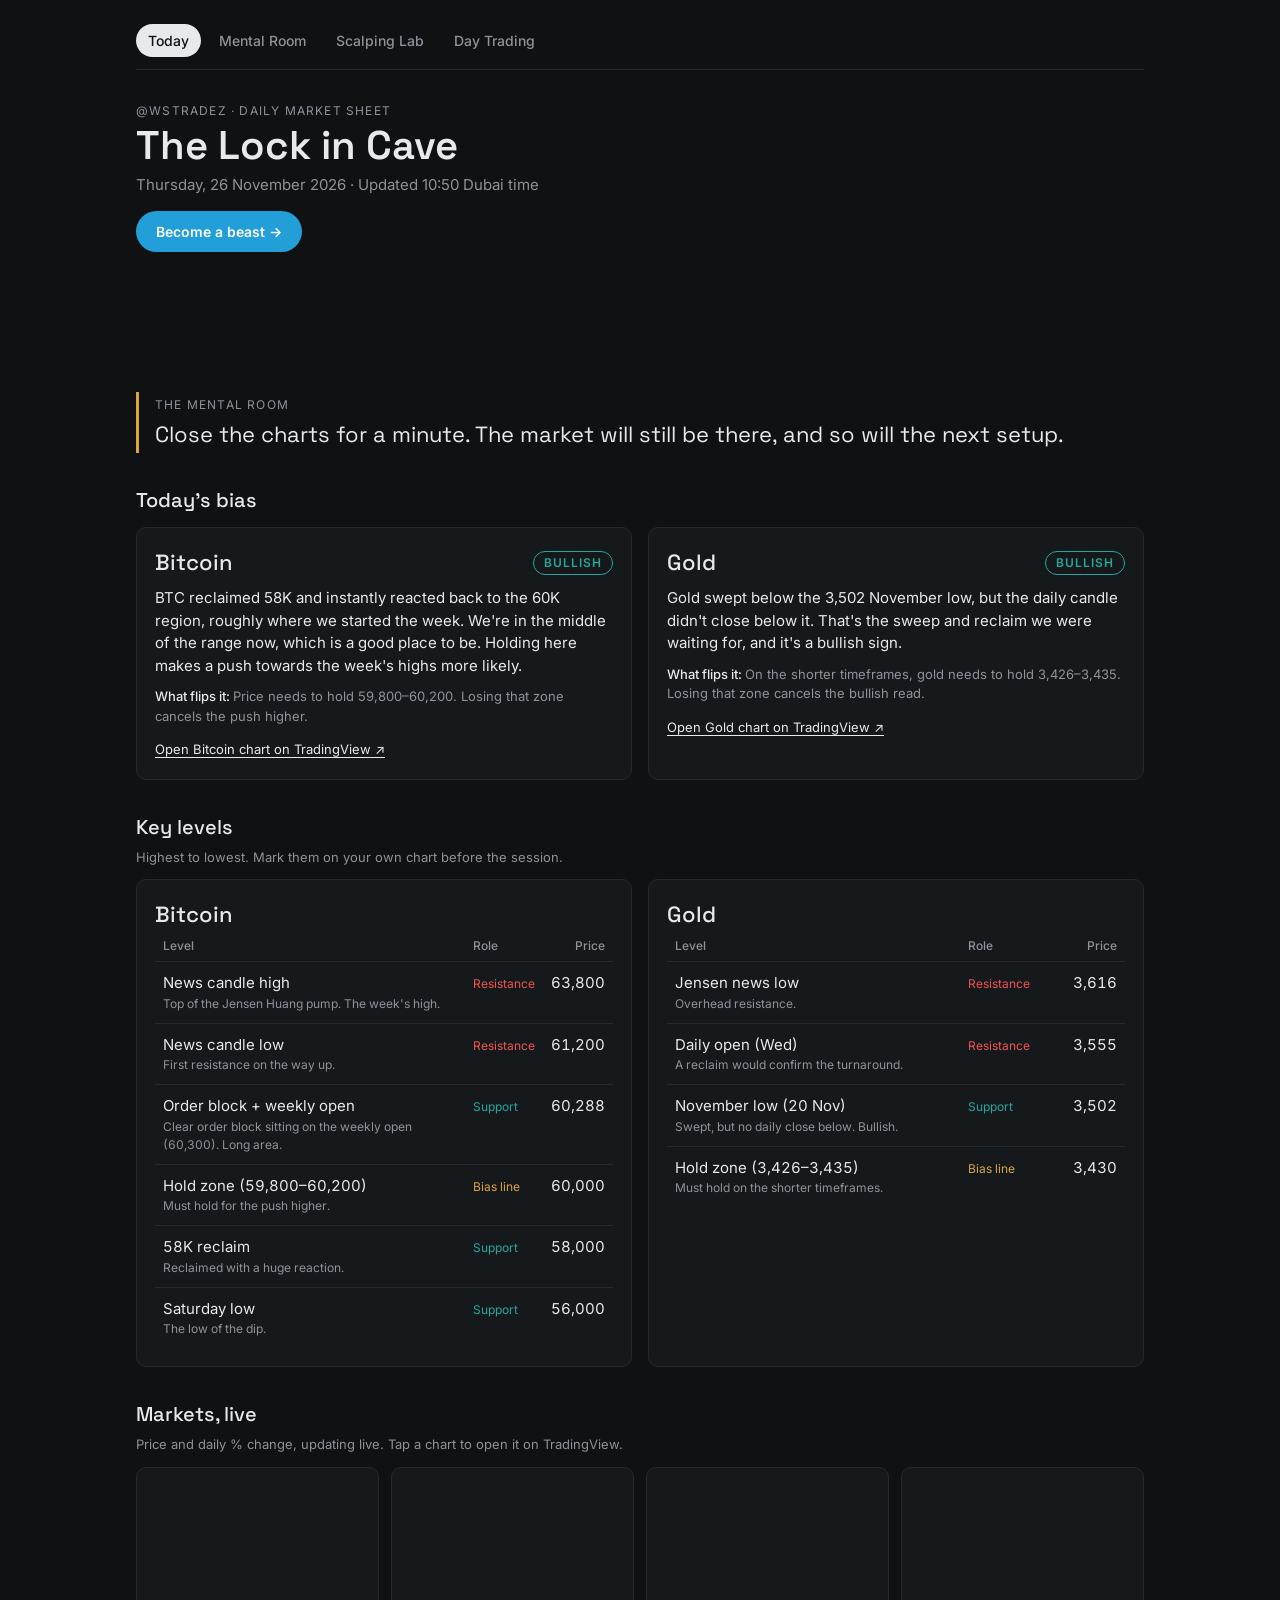
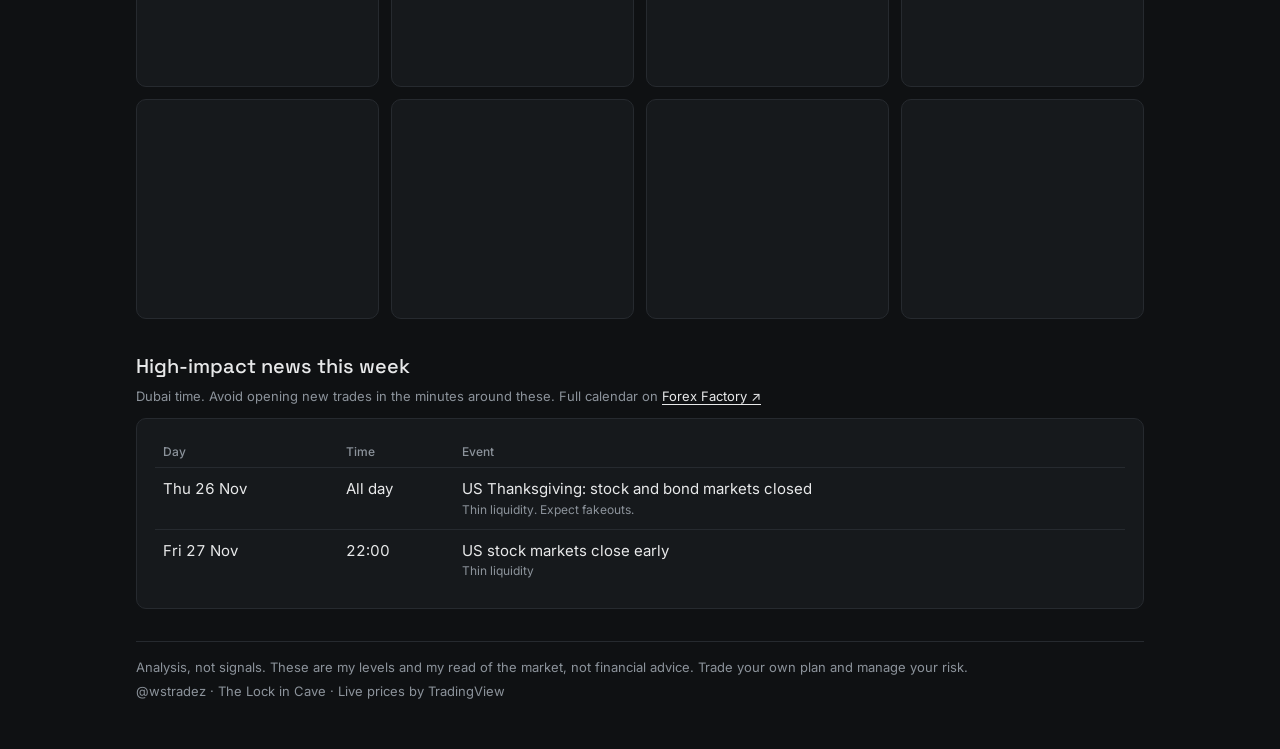
==== commit d653d4d0: "Add Mental Room, Scalping Lab, Day Trading pages and site menu Co-Authored-By: Claude Opus 5.5 <nore" ====
--- a/index.html
+++ b/index.html
@@ -49,6 +49,10 @@
   [hidden]{display:none!important}
   .mental{border-left:3px solid var(--warn);padding:4px 0 4px 16px}
   .mental p{font-family:var(--display);font-size:clamp(18px,3vw,22px);margin:6px 0 0;line-height:1.35}
+  .nav{display:flex;gap:6px;flex-wrap:wrap;border-bottom:1px solid var(--line);padding-bottom:12px}
+  .nav a{color:var(--muted);text-decoration:none;font-size:14px;font-weight:500;padding:6px 12px;border-radius:999px}
+  .nav a:hover{color:var(--fg)}
+  .nav a[aria-current="page"]{color:var(--bg);background:var(--fg)}
   footer{border-top:1px solid var(--line);padding-top:16px;color:var(--muted);font-size:13px;display:grid;gap:4px}
   footer p{margin:0}
 </style>
@@ -97,6 +101,7 @@
 <!-- ============ END DAILY UPDATE ============ -->
 
 <div class="wrap">
+  <nav class="nav" aria-label="Sections"><a href="index.html" aria-current="page">Today</a><a href="mental.html">Mental Room</a><a href="scalping.html">Scalping Lab</a><a href="day-trading.html">Day Trading</a></nav>
   <header>
     <div class="kicker">@wstradez · Daily market sheet</div>
     <h1>The Lock in Cave</h1>
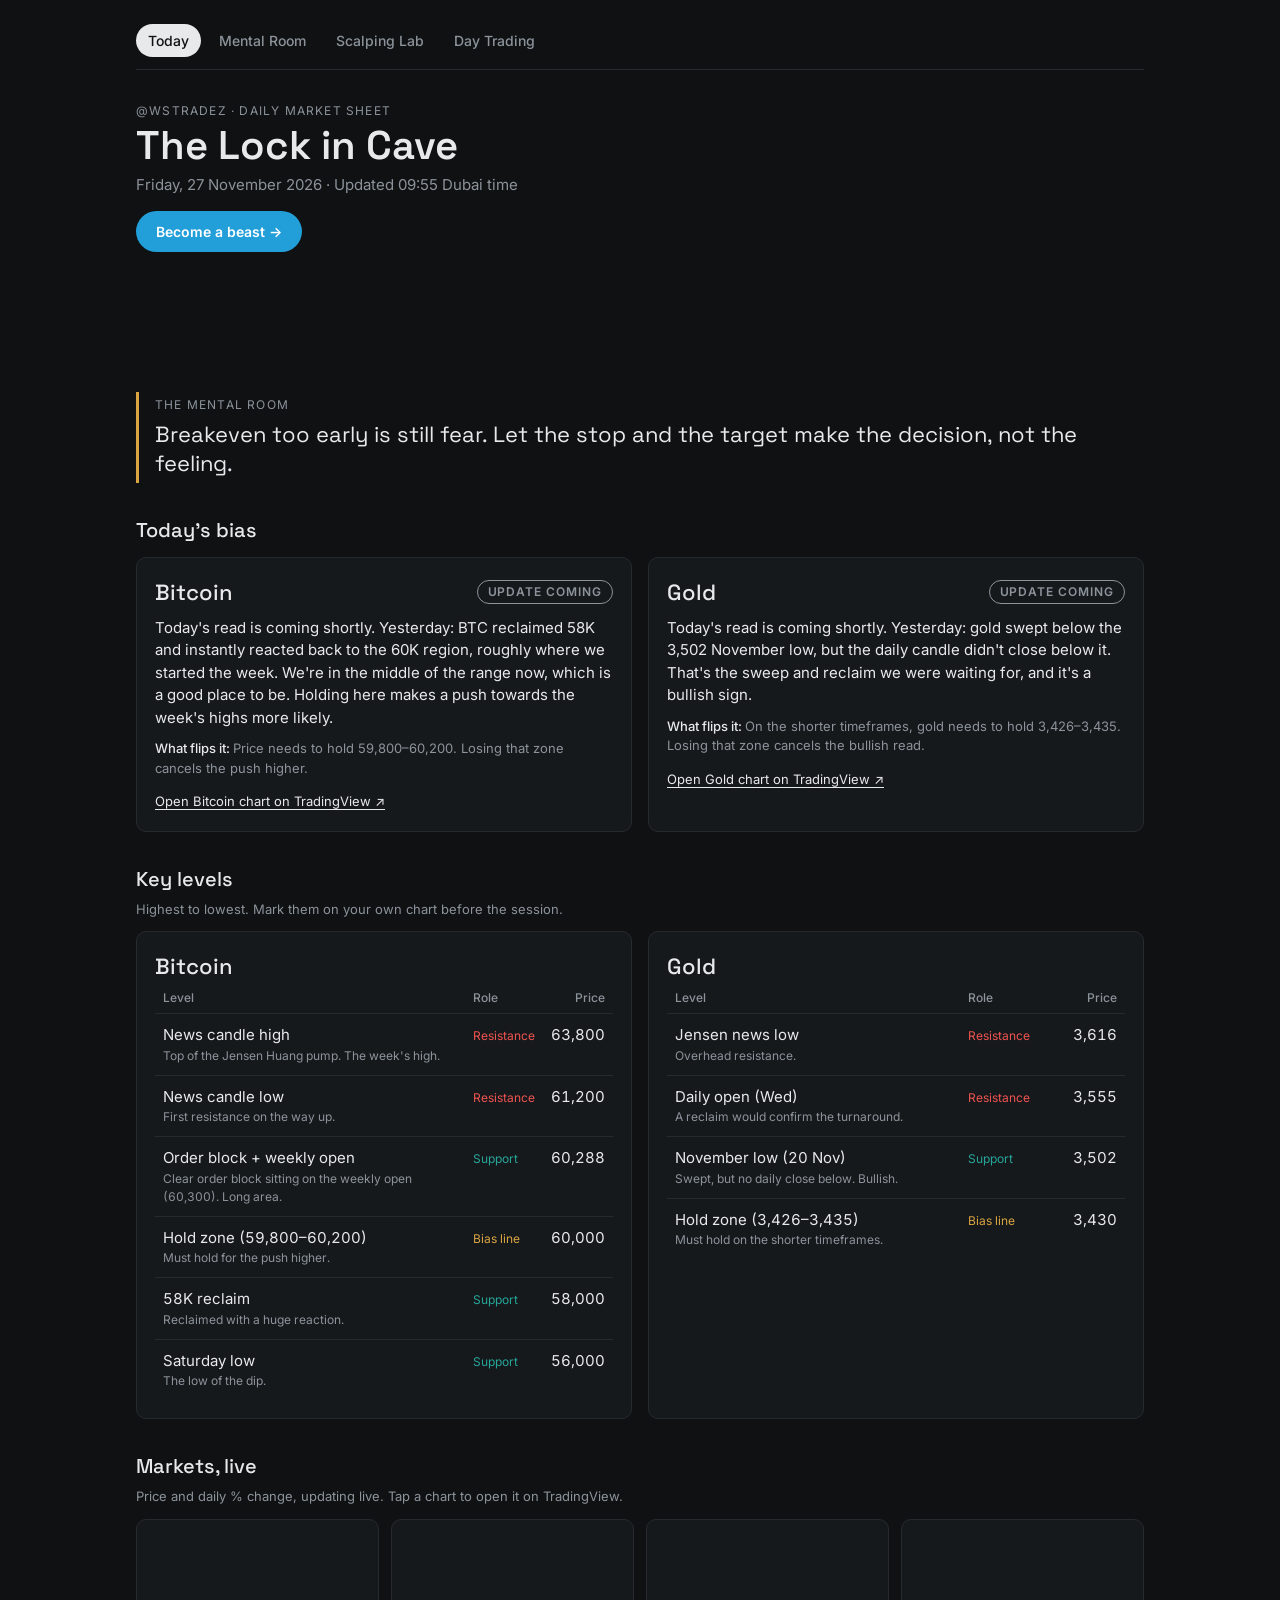
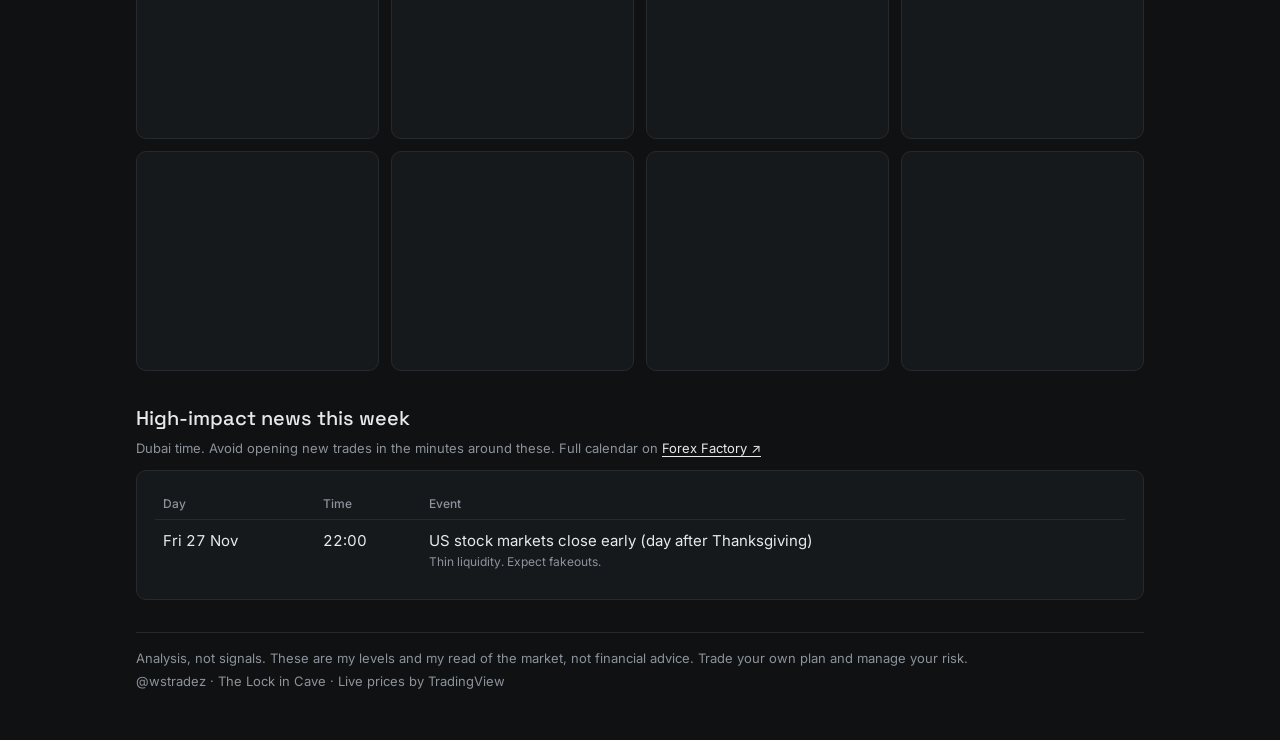
==== commit 3c9fc572: "Daily update: Fri 27 Nov (date, news, mental room; bias pending) Co-Authored-By: Claude Opus 5.5 <no" ====
--- a/index.html
+++ b/index.html
@@ -62,17 +62,17 @@
 <!-- ============ DAILY UPDATE: edit only this block ============ -->
 <script>
 window.DAILY = {
-  date: "Thursday, 26 November 2026",
-  updated: "10:50 Dubai time",
+  date: "Friday, 27 November 2026",
+  updated: "09:55 Dubai time",
   telegram: "https://t.me/beasttrader03",
-  mental: "Close the charts for a minute. The market will still be there, and so will the next setup.",
+  mental: "Breakeven too early is still fear. Let the stop and the target make the decision, not the feeling.",
   focus: [
-    { asset: "Bitcoin", bias: "Bullish",
-      read: "BTC reclaimed 58K and instantly reacted back to the 60K region, roughly where we started the week. We're in the middle of the range now, which is a good place to be. Holding here makes a push towards the week's highs more likely.",
+    { asset: "Bitcoin", bias: "Update coming",
+      read: "Today's read is coming shortly. Yesterday: BTC reclaimed 58K and instantly reacted back to the 60K region, roughly where we started the week. We're in the middle of the range now, which is a good place to be. Holding here makes a push towards the week's highs more likely.",
       flip: "Price needs to hold 59,800–60,200. Losing that zone cancels the push higher.",
       chart: "https://www.tradingview.com/chart/?symbol=BITSTAMP:BTCUSD" },
-    { asset: "Gold", bias: "Bullish",
-      read: "Gold swept below the 3,502 November low, but the daily candle didn't close below it. That's the sweep and reclaim we were waiting for, and it's a bullish sign.",
+    { asset: "Gold", bias: "Update coming",
+      read: "Today's read is coming shortly. Yesterday: gold swept below the 3,502 November low, but the daily candle didn't close below it. That's the sweep and reclaim we were waiting for, and it's a bullish sign.",
       flip: "On the shorter timeframes, gold needs to hold 3,426–3,435. Losing that zone cancels the bullish read.",
       chart: "https://www.tradingview.com/chart/?symbol=OANDA:XAUUSD" }
   ],
@@ -93,8 +93,7 @@
     ]
   },
   news: [
-    { day: "Thu 26 Nov", time: "All day", event: "US Thanksgiving: stock and bond markets closed", note: "Thin liquidity. Expect fakeouts." },
-    { day: "Fri 27 Nov", time: "22:00", event: "US stock markets close early", note: "Thin liquidity" }
+    { day: "Fri 27 Nov", time: "22:00", event: "US stock markets close early (day after Thanksgiving)", note: "Thin liquidity. Expect fakeouts." }
   ]
 };
 </script>
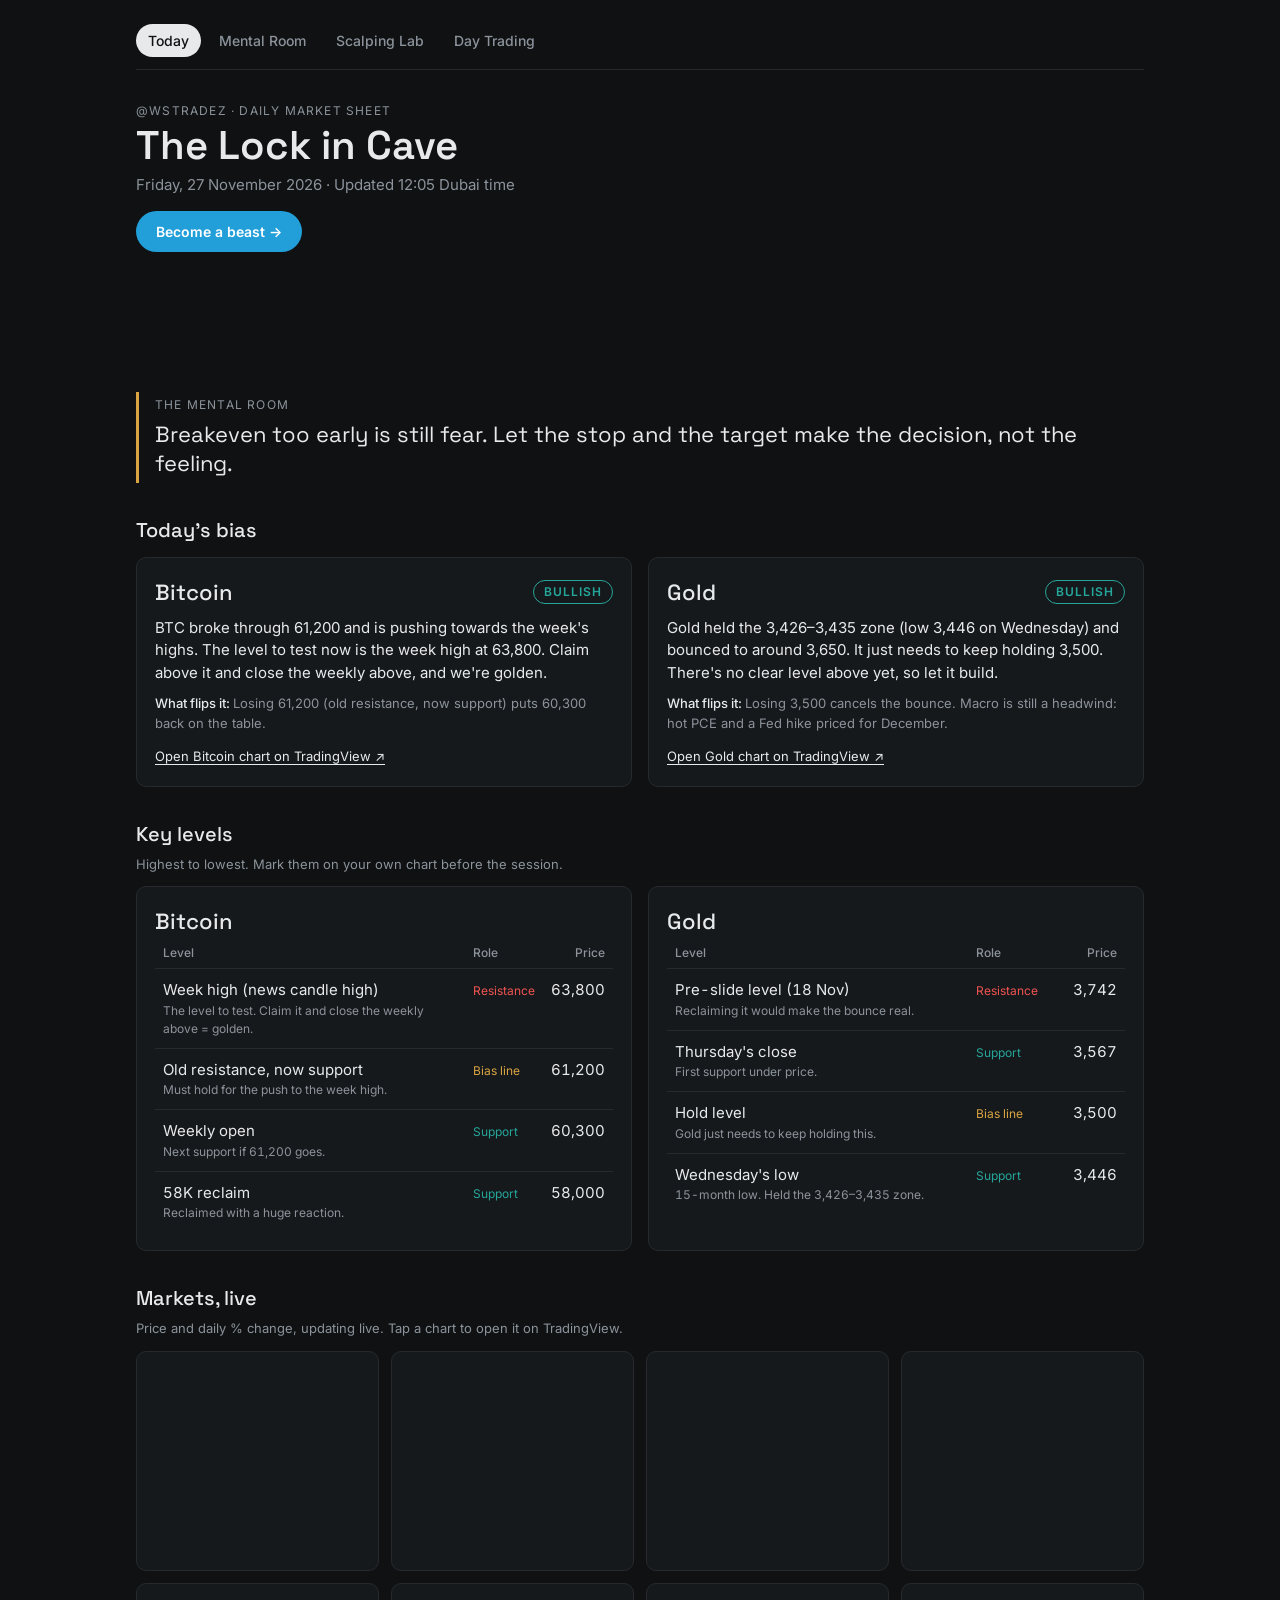
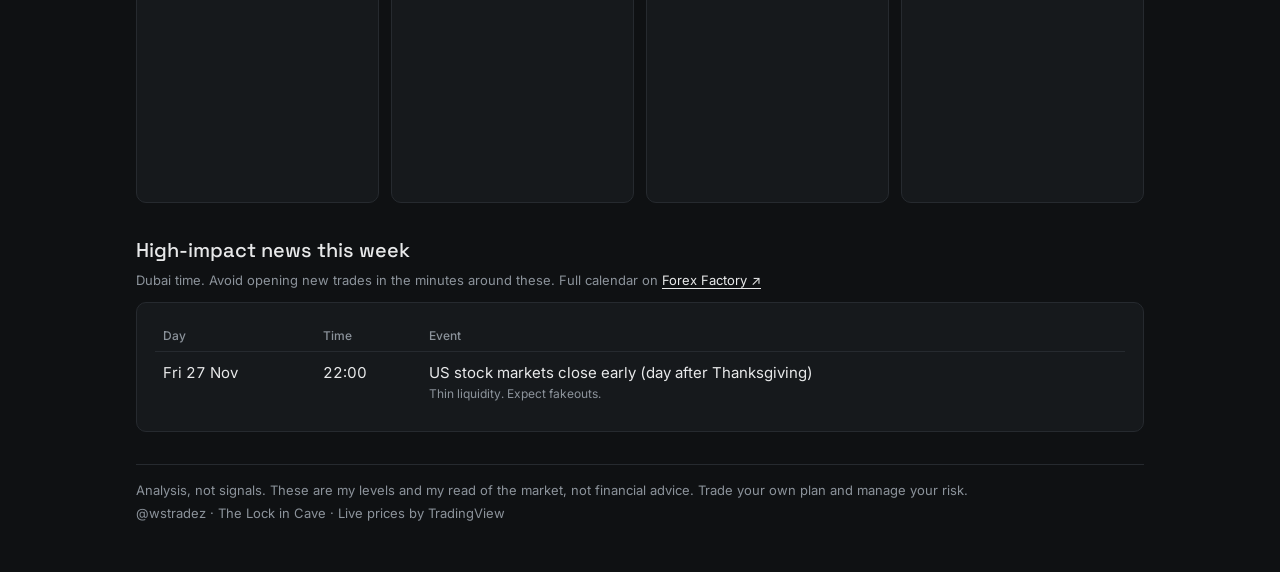
==== commit 28f1c266: "Daily update: Fri 27 Nov bias Co-Authored-By: Claude Opus 5.5 <noreply@anthropic.com> Claude-Session" ====
--- a/index.html
+++ b/index.html
@@ -63,33 +63,31 @@
 <script>
 window.DAILY = {
   date: "Friday, 27 November 2026",
-  updated: "09:55 Dubai time",
+  updated: "12:05 Dubai time",
   telegram: "https://t.me/beasttrader03",
   mental: "Breakeven too early is still fear. Let the stop and the target make the decision, not the feeling.",
   focus: [
-    { asset: "Bitcoin", bias: "Update coming",
-      read: "Today's read is coming shortly. Yesterday: BTC reclaimed 58K and instantly reacted back to the 60K region, roughly where we started the week. We're in the middle of the range now, which is a good place to be. Holding here makes a push towards the week's highs more likely.",
-      flip: "Price needs to hold 59,800–60,200. Losing that zone cancels the push higher.",
+    { asset: "Bitcoin", bias: "Bullish",
+      read: "BTC broke through 61,200 and is pushing towards the week's highs. The level to test now is the week high at 63,800. Claim above it and close the weekly above, and we're golden.",
+      flip: "Losing 61,200 (old resistance, now support) puts 60,300 back on the table.",
       chart: "https://www.tradingview.com/chart/?symbol=BITSTAMP:BTCUSD" },
-    { asset: "Gold", bias: "Update coming",
-      read: "Today's read is coming shortly. Yesterday: gold swept below the 3,502 November low, but the daily candle didn't close below it. That's the sweep and reclaim we were waiting for, and it's a bullish sign.",
-      flip: "On the shorter timeframes, gold needs to hold 3,426–3,435. Losing that zone cancels the bullish read.",
+    { asset: "Gold", bias: "Bullish",
+      read: "Gold held the 3,426–3,435 zone (low 3,446 on Wednesday) and bounced to around 3,650. It just needs to keep holding 3,500. There's no clear level above yet, so let it build.",
+      flip: "Losing 3,500 cancels the bounce. Macro is still a headwind: hot PCE and a Fed hike priced for December.",
       chart: "https://www.tradingview.com/chart/?symbol=OANDA:XAUUSD" }
   ],
   levels: {
     "Bitcoin": [
-      { level: "News candle high", price: 63800, role: "Resistance", note: "Top of the Jensen Huang pump. The week's high." },
-      { level: "News candle low", price: 61200, role: "Resistance", note: "First resistance on the way up." },
-      { level: "Order block + weekly open", price: 60288, role: "Support", note: "Clear order block sitting on the weekly open (60,300). Long area." },
-      { level: "Hold zone (59,800–60,200)", price: 60000, role: "Bias line", note: "Must hold for the push higher." },
-      { level: "58K reclaim", price: 58000, role: "Support", note: "Reclaimed with a huge reaction." },
-      { level: "Saturday low", price: 56000, role: "Support", note: "The low of the dip." }
+      { level: "Week high (news candle high)", price: 63800, role: "Resistance", note: "The level to test. Claim it and close the weekly above = golden." },
+      { level: "Old resistance, now support", price: 61200, role: "Bias line", note: "Must hold for the push to the week high." },
+      { level: "Weekly open", price: 60300, role: "Support", note: "Next support if 61,200 goes." },
+      { level: "58K reclaim", price: 58000, role: "Support", note: "Reclaimed with a huge reaction." }
     ],
     "Gold": [
-      { level: "Jensen news low", price: 3616, role: "Resistance", note: "Overhead resistance." },
-      { level: "Daily open (Wed)", price: 3555, role: "Resistance", note: "A reclaim would confirm the turnaround." },
-      { level: "November low (20 Nov)", price: 3502, role: "Support", note: "Swept, but no daily close below. Bullish." },
-      { level: "Hold zone (3,426–3,435)", price: 3430, role: "Bias line", note: "Must hold on the shorter timeframes." }
+      { level: "Pre-slide level (18 Nov)", price: 3742, role: "Resistance", note: "Reclaiming it would make the bounce real." },
+      { level: "Thursday's close", price: 3567, role: "Support", note: "First support under price." },
+      { level: "Hold level", price: 3500, role: "Bias line", note: "Gold just needs to keep holding this." },
+      { level: "Wednesday's low", price: 3446, role: "Support", note: "15-month low. Held the 3,426–3,435 zone." }
     ]
   },
   news: [
